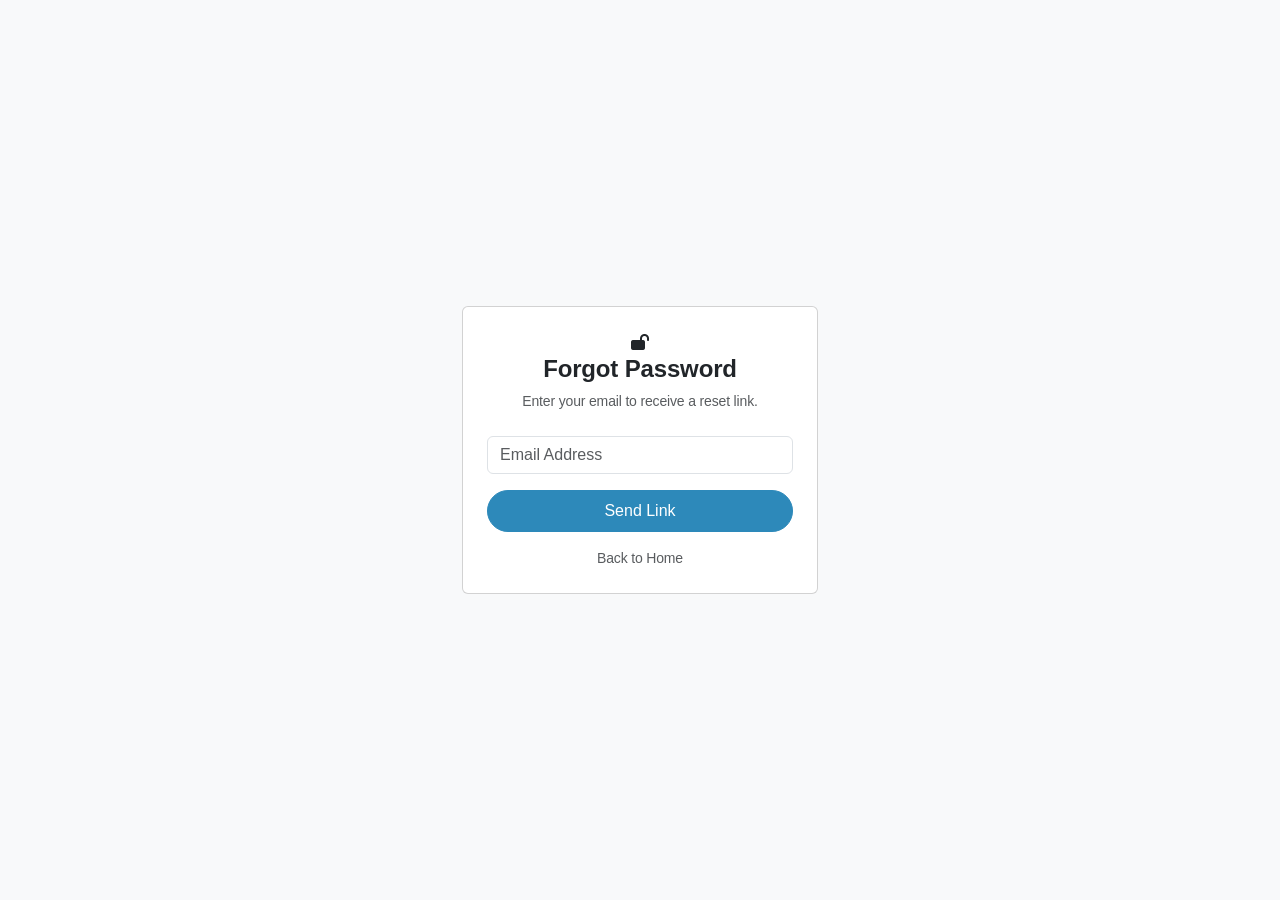
==== forgot-password.html @ 2edb933b "Add files via upload" ====
<!DOCTYPE html>
<html lang="en">
<head>
    <meta charset="UTF-8">
    <title>Forgot Password</title>
    <link href="https://cdn.jsdelivr.net/npm/bootstrap@5.3.0/dist/css/bootstrap.min.css" rel="stylesheet">
    <link href="https://cdnjs.cloudflare.com/ajax/libs/font-awesome/6.4.0/css/all.min.css" rel="stylesheet">
    <link rel="stylesheet" href="style.css">
</head>
<body class="bg-light d-flex align-items-center vh-100">
    <div class="container text-center">
        <div class="row justify-content-center">
            <div class="col-md-4">
                <div class="card auth-card p-4">
                    <div class="recovery-icon"><i class="fas fa-lock-open"></i></div>
                    <h4 class="fw-bold">Forgot Password</h4>
                    <p class="text-muted small mb-4">Enter your email to receive a reset link.</p>
                    <form action="recover-password.html">
                        <input type="email" class="form-control mb-3" placeholder="Email Address" required>
                        <button class="btn btn-primary w-100 rounded-pill py-2">Send Link</button>
                    </form>
                    <a href="index.html" class="d-block mt-3 small text-muted text-decoration-none">Back to Home</a>
                </div>
            </div>
        </div>
    </div>
</body>
</html>
---- style.css ----
/* style.css */
:root {
    --primary: #2D89BA;
    --dark: #0F172A;
    --accent: #38BDF8;
    --bg-light: #F8FAFC;
    --white: #FFFFFF;
}

body {
    background-color: var(--bg-light);
    color: var(--dark);
    font-family: 'Inter', -apple-system, sans-serif;
    letter-spacing: -0.01em;
}

/* Navbar */
.navbar {
    background: rgba(255, 255, 255, 0.9);
    backdrop-filter: blur(12px);
    border-bottom: 1px solid rgba(0,0,0,0.05);
}

/* Hero Typography */
.hero-title {
    font-weight: 800;
    font-size: clamp(2.5rem, 5vw, 4rem);
    line-height: 1.1;
    color: var(--dark);
}

.text-gradient {
    background: linear-gradient(90deg, #2D89BA, #38BDF8);
    -webkit-background-clip: text;
    -webkit-text-fill-color: transparent;
}

/* Feature Cards */
.feature-card {
    background: var(--white);
    padding: 2.5rem;
    border-radius: 20px;
    border: 1px solid rgba(0,0,0,0.03);
    transition: transform 0.3s ease, box-shadow 0.3s ease;
}

.feature-card:hover {
    transform: translateY(-8px);
    box-shadow: 0 20px 40px rgba(0,0,0,0.05);
}

.icon-box {
    width: 60px;
    height: 60px;
    background: #E1F0F7;
    color: var(--primary);
    display: flex;
    justify-content: center;
    align-items: center;
    border-radius: 12px;
    font-size: 1.5rem;
}

/* Innovation Box */
.innovation-box {
    background: linear-gradient(135deg, #2D89BA 0%, #164E63 100%);
    padding: 5rem 2rem;
    border-radius: 30px;
    box-shadow: 0 20px 50px rgba(45, 137, 186, 0.2);
}

.ls-2 { letter-spacing: 2px; }

/* AI Agent Widget */
.ai-agent-wrapper {
    position: fixed;
    bottom: 30px;
    right: 30px;
    z-index: 1050;
}

#agent-check { display: none; }

.agent-bubble {
    width: 65px;
    height: 65px;
    background: var(--primary);
    border-radius: 50%;
    display: flex;
    justify-content: center;
    align-items: center;
    color: white;
    font-size: 1.8rem;
    cursor: pointer;
    transition: transform 0.3s cubic-bezier(0.175, 0.885, 0.32, 1.275);
}

.agent-bubble:hover { transform: scale(1.1); }

.chat-popup {
    display: none;
    width: 320px;
    background: white;
    border-radius: 20px;
    margin-bottom: 15px;
    overflow: hidden;
    border: 1px solid rgba(0,0,0,0.05);
}

#agent-check:checked ~ .chat-popup {
    display: block;
    animation: fadeInUp 0.4s ease;
}

@keyframes fadeInUp {
    from { opacity: 0; transform: translateY(20px); }
    to { opacity: 1; transform: translateY(0); }
}

/* Custom Buttons */
.btn-primary {
    background-color: var(--primary);
    border-color: var(--primary);
}

.btn-primary:hover {
    background-color: #246d95;
    border-color: #246d95;
}
.step-circle {
    width: 60px;
    height: 60px;
    background-color: #2D89BA;
    color: white;
    border-radius: 50%;
    display: flex;
    justify-content: center;
    align-items: center;
    font-size: 1.5rem;
    font-weight: bold;
    box-shadow: 0 4px 10px rgba(45, 137, 186, 0.3);
}

.ls-2 {
    letter-spacing: 2px;
}
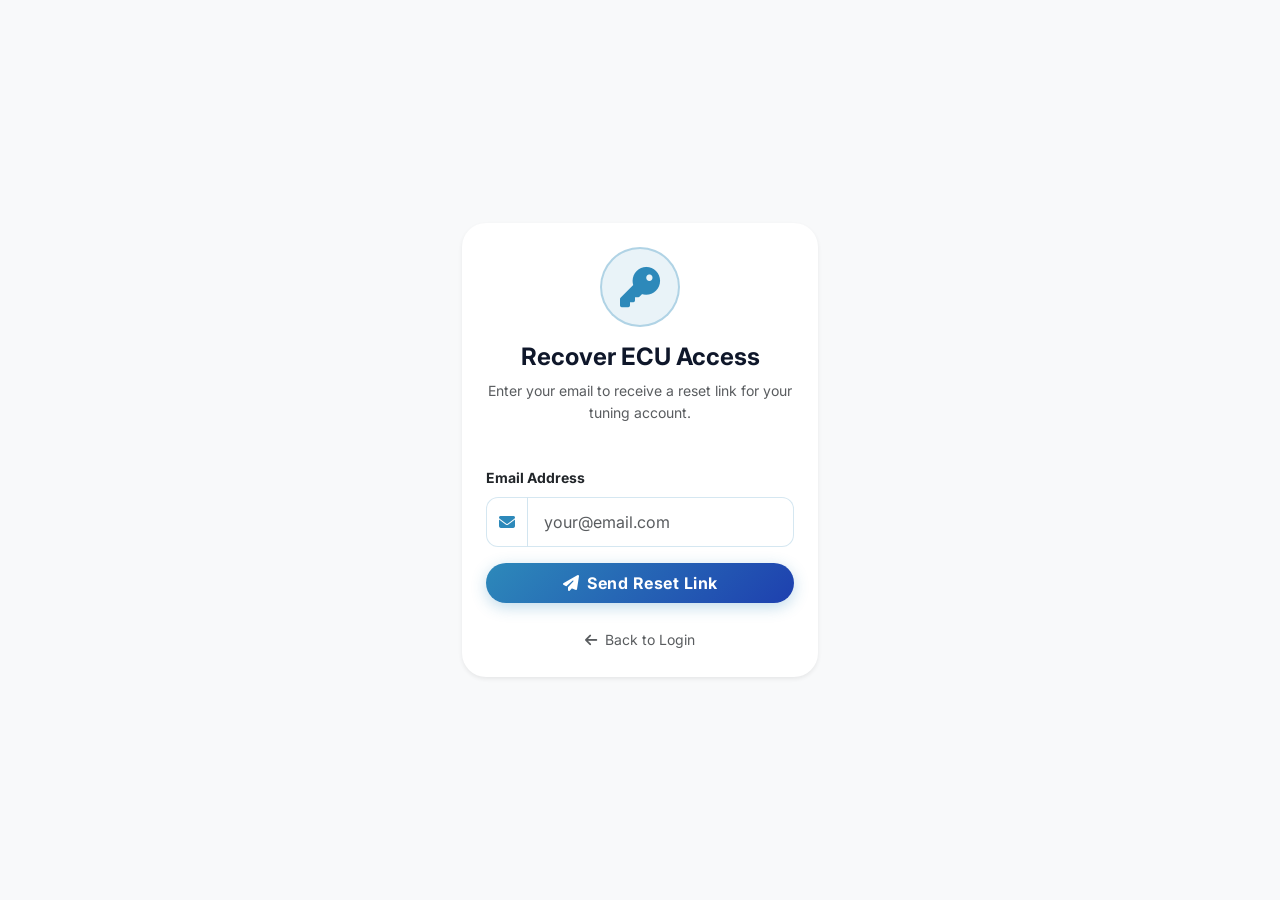
==== commit 12e050aa: "Add files via upload" ====
--- a/forgot-password.html
+++ b/forgot-password.html
@@ -1,28 +1,50 @@
-<!DOCTYPE html>
-<html lang="en">
-<head>
-    <meta charset="UTF-8">
-    <title>Forgot Password</title>
-    <link href="https://cdn.jsdelivr.net/npm/bootstrap@5.3.0/dist/css/bootstrap.min.css" rel="stylesheet">
-    <link href="https://cdnjs.cloudflare.com/ajax/libs/font-awesome/6.4.0/css/all.min.css" rel="stylesheet">
-    <link rel="stylesheet" href="style.css">
-</head>
-<body class="bg-light d-flex align-items-center vh-100">
-    <div class="container text-center">
-        <div class="row justify-content-center">
-            <div class="col-md-4">
-                <div class="card auth-card p-4">
-                    <div class="recovery-icon"><i class="fas fa-lock-open"></i></div>
-                    <h4 class="fw-bold">Forgot Password</h4>
-                    <p class="text-muted small mb-4">Enter your email to receive a reset link.</p>
-                    <form action="recover-password.html">
-                        <input type="email" class="form-control mb-3" placeholder="Email Address" required>
-                        <button class="btn btn-primary w-100 rounded-pill py-2">Send Link</button>
-                    </form>
-                    <a href="index.html" class="d-block mt-3 small text-muted text-decoration-none">Back to Home</a>
-                </div>
-            </div>
-        </div>
-    </div>
-</body>
-</html>+﻿<!DOCTYPE html>
+<html lang="en">
+<head>
+    <meta charset="UTF-8">
+    <title>Recover ECU Access | AutoDyno AI</title>
+    <link href="https://cdn.jsdelivr.net/npm/bootstrap@5.3.0/dist/css/bootstrap.min.css" rel="stylesheet">
+    <link href="https://cdnjs.cloudflare.com/ajax/libs/font-awesome/6.4.0/css/all.min.css" rel="stylesheet">
+    <link rel="stylesheet" href="style.css">
+</head>
+<body class="bg-light d-flex align-items-center justify-content-center vh-100">
+
+    <div class="container">
+        <div class="row justify-content-center">
+            <div class="col-md-4">
+                <div class="card auth-card bg-white border-0 shadow-sm p-4 rounded-4">
+                    <div class="text-center mb-4">
+                        <div class="recovery-icon mx-auto mb-3">
+                            <i class="fas fa-key text-primary"></i>
+                        </div>
+                        <h4 class="fw-bold">Recover ECU Access</h4>
+                        <p class="text-muted small">Enter your email to receive a reset link for your tuning account.</p>
+                    </div>
+                    
+                    <form>
+                        <div class="mb-3">
+                            <label class="form-label small fw-bold">Email Address</label>
+                            <div class="input-group">
+                                <span class="input-group-text">
+                                    <i class="fas fa-envelope text-primary"></i>
+                                </span>
+                                <input type="email" class="form-control" placeholder="your@email.com" required>
+                            </div>
+                        </div>
+                        
+                        <button type="submit" class="btn btn-primary w-100 rounded-pill py-2 fw-bold">
+                            <i class="fas fa-paper-plane me-2"></i>Send Reset Link
+                        </button>
+                    </form>
+                    
+                    <div class="text-center mt-4">
+                        <a href="owner-login.html" class="text-muted small text-decoration-none">
+                            <i class="fas fa-arrow-left me-2"></i>Back to Login
+                        </a>
+                    </div>
+                </div>
+            </div>
+        </div>
+    </div>
+</body>
+</html>
--- a/style.css
+++ b/style.css
@@ -1,146 +1,777 @@
-/* style.css */
-:root {
-    --primary: #2D89BA;
-    --dark: #0F172A;
-    --accent: #38BDF8;
-    --bg-light: #F8FAFC;
-    --white: #FFFFFF;
+﻿@import url('https://fonts.googleapis.com/css2?family=Orbitron:wght@400;700;900&family=Inter:wght@300;400;500;600;700;800&display=swap');
+
+/* AutoDyno AI - Performance Tuning Styles (Blue Theme) */
+:root {
+    --primary: #2D89BA;
+    --secondary: #1E40AF;
+    --accent: #38BDF8;
+    --dark: #0F172A;
+    --darker: #0a0f1a;
+    --bg-dark: #F8FAFC;
+    --bg-card: #FFFFFF;
+    --bg-light: #F8FAFC;
+    --text-light: #0F172A;
+    --text-muted: #64748B;
+    --danger: #EF4444;
+    --success: #10B981;
+    --warning: #F59E0B;
+    --info: #3B82F6;
+}
+
+* {
+    margin: 0;
+    padding: 0;
+    box-sizing: border-box;
+}
+
+body {
+    background-color: var(--bg-light);
+    color: var(--dark);
+    font-family: "Inter", -apple-system, BlinkMacSystemFont, sans-serif;
+    line-height: 1.6;
+    overflow-x: hidden;
+}
+
+body.dark-theme {
+    background: var(--bg-light);
+    background-image: none;
+}
+
+/* Navbar */
+.navbar {
+    background: rgba(255, 255, 255, 0.95);
+    backdrop-filter: blur(12px);
+    border-bottom: 1px solid rgba(0,0,0,0.05);
+    box-shadow: 0 4px 20px rgba(0,0,0,0.05);
+    padding: 1rem 0;
+}
+
+.navbar-brand {
+    font-family: "Orbitron", sans-serif;
+    letter-spacing: 3px;
+    font-size: 1.5rem;
+    font-weight: 900;
+    color: var(--text-light) !important;
+}
+
+.navbar-brand span {
+    background: linear-gradient(90deg, #2D89BA, #38BDF8);
+    -webkit-background-clip: text;
+    -webkit-text-fill-color: transparent;
+}
+
+/* Hero Section */
+.hero-title {
+    font-weight: 800;
+    font-size: clamp(2.5rem, 5vw, 4rem);
+    line-height: 1.1;
+    color: var(--text-light);
+    text-shadow: none;
+    margin-bottom: 1.5rem;
+}
+
+.text-gradient {
+    background: linear-gradient(90deg, #2D89BA, #38BDF8);
+    -webkit-background-clip: text;
+    -webkit-text-fill-color: transparent;
+}
+
+/* Feature Cards */
+.feature-card {
+    background: var(--bg-card);
+    padding: 2.5rem;
+    border-radius: 20px;
+    border: 1px solid rgba(0,0,0,0.05);
+    transition: all 0.3s cubic-bezier(0.4, 0, 0.2, 1);
+    height: 100%;
+    box-shadow: 0 4px 20px rgba(0,0,0,0.05);
+}
+
+.feature-card:hover {
+    transform: translateY(-8px) scale(1.02);
+    box-shadow: 0 20px 60px rgba(45, 137, 186, 0.15);
+    border-color: rgba(45, 137, 186, 0.3);
+}
+
+.icon-box {
+    width: 70px;
+    height: 70px;
+    background: rgba(45, 137, 186, 0.1);
+    color: var(--primary);
+    display: flex;
+    justify-content: center;
+    align-items: center;
+    border-radius: 16px;
+    font-size: 1.8rem;
+    border: 1px solid rgba(45, 137, 186, 0.3);
+    box-shadow: 0 8px 20px rgba(45, 137, 186, 0.2);
+    margin-bottom: 1.5rem;
+}
+
+.icon-box.text-warning { color: var(--warning); }
+.icon-box.text-success { color: var(--success); }
+.icon-box.text-info { color: var(--info); }
+
+/* Innovation Box */
+.innovation-box {
+    background: linear-gradient(135deg, #F8FAFC 0%, #E0F2FE 100%);
+    padding: 5rem 2rem;
+    border-radius: 30px;
+    box-shadow: 0 20px 80px rgba(45, 137, 186, 0.1);
+    border: 1px solid rgba(45, 137, 186, 0.2);
+    position: relative;
+    overflow: hidden;
+}
+
+.innovation-box::before {
+    content: '';
+    position: absolute;
+    top: -50%;
+    left: -50%;
+    width: 200%;
+    height: 200%;
+    background: radial-gradient(circle at center, rgba(45, 137, 186, 0.05) 0%, transparent 60%);
+    animation: rotate 20s linear infinite;
+}
+
+@keyframes rotate {
+    from { transform: rotate(0deg); }
+    to { transform: rotate(360deg); }
+}
+
+.ls-2 { letter-spacing: 2px; }
+
+/* Gauge Cards */
+.gauge-card {
+    background: var(--bg-card);
+    border: 1px solid rgba(0,0,0,0.05);
+    border-radius: 24px;
+    position: relative;
+    overflow: hidden;
+    box-shadow: 0 10px 30px rgba(0,0,0,0.1);
+    transition: transform 0.3s ease;
+}
+
+.gauge-card:hover {
+    transform: translateY(-5px);
+    box-shadow: 0 15px 40px rgba(45, 137, 186, 0.15);
+}
+
+.gauge-card::before {
+    content: '';
+    position: absolute;
+    top: 0;
+    left: 0;
+    right: 0;
+    height: 3px;
+    background: linear-gradient(90deg, var(--accent), var(--primary));
+}
+
+.gauge-display {
+    padding: 2rem 0;
+}
+
+.gauge-value {
+    font-size: 4rem;
+    font-weight: 700;
+    color: var(--text-light);
+    font-family: "Orbitron", sans-serif;
+    text-shadow: none;
+    background: linear-gradient(180deg, #2D89BA 0%, #1E40AF 100%);
+    -webkit-background-clip: text;
+    -webkit-text-fill-color: transparent;
+}
+
+.gauge-value-lg {
+    font-size: 2.5rem;
+    font-weight: 700;
+    font-family: "Orbitron", sans-serif;
+    color: var(--primary);
+}
+
+.gauge-value-sm {
+    font-size: 1.5rem;
+    font-weight: 600;
+    font-family: "Orbitron", sans-serif;
+    color: var(--primary);
+}
+
+.gauge-unit {
+    font-size: 1rem;
+    color: var(--text-muted);
+    text-transform: uppercase;
+    letter-spacing: 3px;
+}
+
+/* Chart Container */
+.chart-container {
+    background: var(--bg-card) !important;
+    border: 1px solid rgba(0,0,0,0.05);
+    border-radius: 24px;
+    box-shadow: 0 10px 40px rgba(0,0,0,0.1);
+    padding: 1.5rem;
+    transition: transform 0.3s ease;
+}
+
+.chart-container:hover {
+    transform: translateY(-5px);
+    box-shadow: 0 15px 50px rgba(45, 137, 186, 0.15);
+}
+
+.chart-container h5 {
+    font-weight: 600;
+    color: var(--text-light);
+    margin-bottom: 1.5rem;
+    letter-spacing: 0.5px;
+}
+
+.chart-container canvas {
+    max-height: 300px;
+}
+
+/* AI Agent Widget */
+.ai-agent-wrapper {
+    position: fixed;
+    bottom: 30px;
+    right: 30px;
+    z-index: 1050;
+}
+
+#agent-check { display: none; }
+
+.agent-bubble {
+    width: 70px;
+    height: 70px;
+    background: linear-gradient(135deg, #2D89BA, #1E40AF);
+    border-radius: 50%;
+    display: flex;
+    justify-content: center;
+    align-items: center;
+    color: white;
+    font-size: 2rem;
+    cursor: pointer;
+    transition: all 0.3s cubic-bezier(0.175, 0.885, 0.32, 1.275);
+    box-shadow: 0 10px 30px rgba(45, 137, 186, 0.5);
+    border: 3px solid rgba(255,255,255,0.2);
+    animation: pulse 2s infinite;
+}
+
+@keyframes pulse {
+    0%, 100% { box-shadow: 0 10px 30px rgba(45, 137, 186, 0.5); }
+    50% { box-shadow: 0 10px 50px rgba(45, 137, 186, 0.8); }
+}
+
+.agent-bubble:hover { 
+    transform: scale(1.15); 
+    box-shadow: 0 15px 40px rgba(45, 137, 186, 0.7);
+}
+
+.chat-popup {
+    display: none;
+    width: 380px;
+    background: var(--bg-card);
+    border-radius: 24px;
+    margin-bottom: 15px;
+    overflow: hidden;
+    border: 1px solid rgba(45, 137, 186, 0.2);
+    box-shadow: 0 20px 60px rgba(0,0,0,0.2);
+}
+
+#agent-check:checked ~ .chat-popup {
+    display: block;
+    animation: fadeInUp 0.4s ease;
+}
+
+@keyframes fadeInUp {
+    from { opacity: 0; transform: translateY(20px) scale(0.95); }
+    to { opacity: 1; transform: translateY(0) scale(1); }
+}
+
+.scrollable-chat {
+    max-height: 200px;
+    overflow-y: auto;
+}
+
+.chat-message {
+    padding: 0.75rem 1rem;
+    border-radius: 12px;
+    margin-bottom: 0.75rem;
+    font-size: 0.9rem;
+    animation: slideIn 0.3s ease;
+}
+
+@keyframes slideIn {
+    from { opacity: 0; transform: translateX(-10px); }
+    to { opacity: 1; transform: translateX(0); }
+}
+
+.chat-message.user {
+    background: var(--primary);
+    color: white;
+    margin-left: 2rem;
+}
+
+.chat-message.bot {
+    background: rgba(45, 137, 186, 0.1);
+    color: var(--text-light);
+    margin-right: 2rem;
+    border: 1px solid rgba(45, 137, 186, 0.2);
+}
+
+/* Buttons */
+.btn-primary {
+    background: linear-gradient(135deg, #2D89BA, #1E40AF);
+    border: none;
+    color: white;
+    font-weight: 600;
+    letter-spacing: 0.5px;
+    transition: all 0.3s ease;
+    box-shadow: 0 4px 15px rgba(45, 137, 186, 0.3);
+    padding: 0.75rem 2rem;
+    border-radius: 50px;
+}
+
+.btn-primary:hover {
+    background: linear-gradient(135deg, #38BDF8, #2D89BA);
+    transform: translateY(-2px);
+    box-shadow: 0 8px 25px rgba(45, 137, 186, 0.5);
+    color: white;
+}
+
+.btn-outline-light {
+    color: var(--dark);
+    border: 2px solid #2D89BA;
+    transition: all 0.3s ease;
+    padding: 0.75rem 2rem;
+    border-radius: 50px;
+    background: rgba(255,255,255,0.9);
+}
+
+.btn-outline-light:hover {
+    background: var(--primary);
+    border-color: var(--primary);
+    color: white;
+    transform: translateY(-2px);
+}
+
+.btn-danger {
+    background: linear-gradient(135deg, #DC2626, #B91C1C);
+    border: none;
+    box-shadow: 0 4px 15px rgba(220, 38, 38, 0.4);
+    padding: 0.75rem 2rem;
+    border-radius: 50px;
+}
+
+.btn-danger:hover {
+    background: linear-gradient(135deg, #EF4444, #DC2626);
+    transform: translateY(-2px);
+    box-shadow: 0 8px 25px rgba(220, 38, 38, 0.6);
+    color: white;
+}
+
+.btn-info {
+    background: linear-gradient(135deg, #3B82F6, #2563EB);
+    border: none;
+    color: white;
+}
+
+.btn-info:hover {
+    background: linear-gradient(135deg, #60A5FA, #3B82F6);
+    color: white;
+}
+
+.btn-success {
+    background: linear-gradient(135deg, #10B981, #059669);
+    border: none;
+    color: white;
+}
+
+.btn-success:hover {
+    background: linear-gradient(135deg, #34D399, #10B981);
+    color: white;
+}
+
+.btn-warning {
+    background: linear-gradient(135deg, #F59E0B, #D97706);
+    border: none;
+    color: #000;
+}
+
+.btn-warning:hover {
+    background: linear-gradient(135deg, #FBBF24, #F59E0B);
+    color: #000;
+}
+
+.btn-outline-secondary {
+    color: var(--text-muted);
+    border-color: rgba(0,0,0,0.1);
+    background: rgba(255,255,255,0.8);
+}
+
+.btn-outline-secondary:hover {
+    background: var(--primary);
+    border-color: var(--primary);
+    color: white;
+}
+
+.btn-outline-info {
+    color: var(--info);
+    border-color: var(--info);
+    background: transparent;
+}
+
+.btn-outline-info:hover {
+    background: var(--info);
+    color: white;
+}
+
+.btn-outline-warning {
+    color: var(--warning);
+    border-color: var(--warning);
+    background: transparent;
+}
+
+.btn-outline-warning:hover {
+    background: var(--warning);
+    color: #000;
+}
+
+/* Progress bars */
+.progress {
+    background: rgba(0,0,0,0.1);
+    border-radius: 10px;
+    overflow: hidden;
+}
+
+.progress-bar {
+    transition: width 0.3s ease;
+}
+
+.progress-bar.bg-warning { background: linear-gradient(90deg, #F59E0B, #FBBF24) !important; }
+.progress-bar.bg-info { background: linear-gradient(90deg, #3B82F6, #60A5FA) !important; }
+.progress-bar.bg-danger { background: linear-gradient(90deg, #EF4444, #F87171) !important; }
+.progress-bar.bg-success { background: linear-gradient(90deg, #10B981, #34D399) !important; }
+
+/* Footer */
+footer {
+    background: var(--bg-card) !important;
+    border-top: 1px solid rgba(0,0,0,0.05);
+    padding: 2rem 0;
+    margin-top: 5rem;
+}
+
+/* Typography */
+h1, h2, h3, h4, h5, h6 {
+    color: var(--text-light);
+    font-weight: 700;
+}
+
+p, span, small {
+    color: var(--text-muted);
+}
+
+/* Badge */
+.badge {
+    font-weight: 600;
+    letter-spacing: 1px;
+    padding: 0.5rem 1rem;
+}
+
+.bg-danger-subtle {
+    background: rgba(45, 137, 186, 0.15) !important;
+    color: #60A5FA !important;
+}
+
+.bg-success { background: linear-gradient(135deg, #10B981, #059669) !important; }
+.bg-warning { background: linear-gradient(135deg, #F59E0B, #D97706) !important; }
+.bg-info { background: linear-gradient(135deg, #3B82F6, #2563EB) !important; }
+
+/* Animations */
+@keyframes fadeIn {
+    from { opacity: 0; transform: translateY(20px); }
+    to { opacity: 1; transform: translateY(0); }
+}
+
+.feature-card, .gauge-card, .chart-container {
+    animation: fadeIn 0.6s ease-out;
+}
+
+/* Custom Scrollbar */
+::-webkit-scrollbar {
+    width: 8px;
+}
+
+::-webkit-scrollbar-track {
+    background: var(--bg-light);
+}
+
+::-webkit-scrollbar-thumb {
+    background: var(--primary);
+    border-radius: 4px;
+}
+
+::-webkit-scrollbar-thumb:hover {
+    background: var(--secondary);
+}
+
+/* Utility Classes */
+.text-gradient {
+    background: linear-gradient(90deg, #2D89BA, #38BDF8);
+    -webkit-background-clip: text;
+    -webkit-text-fill-color: transparent;
+}
+
+.bg-dark {
+    background-color: var(--bg-card) !important;
+    color: var(--text-light);
+}
+
+.dark-bg-section {
+    background: var(--bg-light);
+    padding: 4rem 0;
+}
+
+/* Sections */
+section {
+    padding: 4rem 0;
+}
+
+/* Auth Cards */
+.auth-card {
+    border-radius: 24px !important;
+    box-shadow: 0 20px 60px rgba(0,0,0,0.1);
+}
+
+.auth-card .form-control, .auth-card .form-select {
+    border-radius: 12px;
+    padding: 0.75rem 1rem;
+    background: rgba(255,255,255,0.9);
+    border: 1px solid rgba(45, 137, 186, 0.2);
+}
+
+.auth-card .input-group-text {
+    border-radius: 12px 0 0 12px;
+    background: rgba(255,255,255,0.9);
+    border: 1px solid rgba(45, 137, 186, 0.2);
+    color: var(--primary);
+}
+
+.auth-card .form-control:focus, .auth-card .form-select:focus {
+    border-color: var(--primary);
+    box-shadow: 0 0 0 0.2rem rgba(45, 137, 186, 0.25);
+}
+
+/* Recovery Icon */
+.recovery-icon {
+    width: 80px;
+    height: 80px;
+    background: rgba(45, 137, 186, 0.1);
+    border-radius: 50%;
+    display: flex;
+    align-items: center;
+    justify-content: center;
+    margin: 0 auto 1.5rem;
+    font-size: 2.5rem;
+    color: var(--primary);
+    border: 2px solid rgba(45, 137, 186, 0.3);
+}
+
+/* Vehicle Cards */
+.vehicle-card {
+    border: 2px solid transparent;
+    transition: all 0.3s ease;
+    cursor: pointer;
+    position: relative;
+    overflow: hidden;
+    background: white;
+    border-radius: 16px;
+    box-shadow: 0 4px 20px rgba(0,0,0,0.05);
+}
+
+.vehicle-card:hover {
+    transform: translateY(-10px);
+    border-color: var(--primary);
+    box-shadow: 0 15px 40px rgba(45, 137, 186, 0.2);
+}
+
+.vehicle-card img {
+    width: 100%;
+    height: 120px;
+    object-fit: cover;
+    transition: transform 0.3s ease;
+    background: #F8FAFC;
+}
+
+.vehicle-card:hover img {
+    transform: scale(1.05);
+}
+
+/* Part Cards */
+.part-card {
+    transition: all 0.3s ease;
+    position: relative;
+    background: white;
+    border-radius: 16px;
+    box-shadow: 0 4px 20px rgba(0,0,0,0.05);
+}
+
+.part-card:hover {
+    transform: translateY(-8px);
+    box-shadow: 0 20px 60px rgba(45, 137, 186, 0.15);
+    border-color: var(--primary) !important;
+}
+
+.part-image {
+    display: flex;
+    align-items: center;
+    justify-content: center;
+    background: linear-gradient(135deg, #F8FAFC 0%, #E0F2FE 100%);
+    position: relative;
+}
+
+.part-image i {
+    filter: drop-shadow(0 4px 8px rgba(0,0,0,0.1));
+}
+
+.part-card .progress {
+    border-radius: 10px;
+    overflow: hidden;
+    background: rgba(0,0,0,0.1);
+}
+
+/* Dyno Gauges */
+.gauge-container .gauge-card {
+    background: linear-gradient(135deg, #F8FAFC, #FFFFFF);
+    border: 1px solid rgba(45, 137, 186, 0.2);
+    border-radius: 16px;
+    box-shadow: 0 4px 20px rgba(0,0,0,0.05);
+    transition: all 0.3s ease;
+}
+
+.gauge-container .gauge-card:hover {
+    transform: translateY(-5px);
+    box-shadow: 0 10px 30px rgba(45, 137, 186, 0.15);
+}
+
+/* Bs utilities overrides */
+.border-secondary {
+    border-color: rgba(45, 137, 186, 0.15) !important;
+}
+
+.form-control:focus, .form-select:focus {
+    background-color: white;
+    border-color: var(--primary);
+    color: var(--text-light);
+    box-shadow: 0 0 0 0.2rem rgba(45, 137, 186, 0.25);
+}
+
+.form-range::-webkit-slider-thumb {
+    background: var(--primary);
+}
+
+.form-range::-moz-range-thumb {
+    background: var(--primary);
+}
+
+/* Card choice hover effect */
+.card-choice {
+    transition: all 0.3s ease;
+    cursor: pointer;
+    background: white;
+    border: 1px solid rgba(0,0,0,0.05);
+    border-radius: 20px;
+}
+
+.card-choice:hover {
+    transform: translateY(-5px);
+    border-color: var(--primary) !important;
+    box-shadow: 0 10px 30px rgba(45, 137, 186, 0.2);
+}
+
+/* Modal styling */
+.modal-content {
+    border-radius: 20px;
+    overflow: hidden;
+    background: white;
+    border: 1px solid rgba(45, 137, 186, 0.2);
+}
+
+.modal-header {
+    background: rgba(45, 137, 186, 0.1);
+    border-bottom: 1px solid rgba(45, 137, 186, 0.2);
+}
+
+.modal-footer {
+    border-top: 1px solid rgba(45, 137, 186, 0.2);
+}
+
+/* Responsive tweaks */
+@media (max-width: 768px) {
+    .navbar-brand span {
+        font-size: 1.2rem;
+    }
+    
+    .hero-title {
+        font-size: 2rem;
+    }
+    
+    .gauge-value {
+        font-size: 2.5rem;
+    }
+    
+    .gauge-value-lg {
+        font-size: 1.8rem;
+    }
+    
+    .chat-popup {
+        width: 340px;
+        right: 10px;
+    }
+    
+    .feature-card {
+        padding: 1.5rem;
+    }
+}
+
+/* Smooth scrolling */
+html {
+    scroll-behavior: smooth;
+}
+
+/* Custom focus styles */
+button:focus, input:focus, select:focus, a:focus {
+    outline: 2px solid var(--primary);
+    outline-offset: 2px;
+}
+
+.text-primary { color: var(--primary) !important; }
+.text-success { color: var(--success) !important; }
+.text-warning { color: var(--warning) !important; }
+.text-info { color: var(--info) !important; }
+.text-danger { color: var(--danger) !important; }
+
+.bg-primary { background-color: var(--primary) !important; }
+.bg-success { background-color: var(--success) !important; }
+.bg-warning { background-color: var(--warning) !important; }
+.bg-info { background-color: var(--info) !important; }
+
+.btn-outline-primary {
+    color: var(--primary);
+    border: 2px solid var(--primary);
+    background: transparent;
+}
+
+.btn-outline-primary:hover {
+    background: var(--primary);
+    border-color: var(--primary);
+    color: white;
+}
+
+.form-control, .form-select {
+    border: 1px solid rgba(45, 137, 186, 0.2);
+}
+
+.input-group-text {
+    border: 1px solid rgba(45, 137, 186, 0.2);
+    color: var(--primary);
 }
-
-body {
-    background-color: var(--bg-light);
-    color: var(--dark);
-    font-family: 'Inter', -apple-system, sans-serif;
-    letter-spacing: -0.01em;
-}
-
-/* Navbar */
-.navbar {
-    background: rgba(255, 255, 255, 0.9);
-    backdrop-filter: blur(12px);
-    border-bottom: 1px solid rgba(0,0,0,0.05);
-}
-
-/* Hero Typography */
-.hero-title {
-    font-weight: 800;
-    font-size: clamp(2.5rem, 5vw, 4rem);
-    line-height: 1.1;
-    color: var(--dark);
-}
-
-.text-gradient {
-    background: linear-gradient(90deg, #2D89BA, #38BDF8);
-    -webkit-background-clip: text;
-    -webkit-text-fill-color: transparent;
-}
-
-/* Feature Cards */
-.feature-card {
-    background: var(--white);
-    padding: 2.5rem;
-    border-radius: 20px;
-    border: 1px solid rgba(0,0,0,0.03);
-    transition: transform 0.3s ease, box-shadow 0.3s ease;
-}
-
-.feature-card:hover {
-    transform: translateY(-8px);
-    box-shadow: 0 20px 40px rgba(0,0,0,0.05);
-}
-
-.icon-box {
-    width: 60px;
-    height: 60px;
-    background: #E1F0F7;
-    color: var(--primary);
-    display: flex;
-    justify-content: center;
-    align-items: center;
-    border-radius: 12px;
-    font-size: 1.5rem;
-}
-
-/* Innovation Box */
-.innovation-box {
-    background: linear-gradient(135deg, #2D89BA 0%, #164E63 100%);
-    padding: 5rem 2rem;
-    border-radius: 30px;
-    box-shadow: 0 20px 50px rgba(45, 137, 186, 0.2);
-}
-
-.ls-2 { letter-spacing: 2px; }
-
-/* AI Agent Widget */
-.ai-agent-wrapper {
-    position: fixed;
-    bottom: 30px;
-    right: 30px;
-    z-index: 1050;
-}
-
-#agent-check { display: none; }
-
-.agent-bubble {
-    width: 65px;
-    height: 65px;
-    background: var(--primary);
-    border-radius: 50%;
-    display: flex;
-    justify-content: center;
-    align-items: center;
-    color: white;
-    font-size: 1.8rem;
-    cursor: pointer;
-    transition: transform 0.3s cubic-bezier(0.175, 0.885, 0.32, 1.275);
-}
-
-.agent-bubble:hover { transform: scale(1.1); }
-
-.chat-popup {
-    display: none;
-    width: 320px;
-    background: white;
-    border-radius: 20px;
-    margin-bottom: 15px;
-    overflow: hidden;
-    border: 1px solid rgba(0,0,0,0.05);
-}
-
-#agent-check:checked ~ .chat-popup {
-    display: block;
-    animation: fadeInUp 0.4s ease;
-}
-
-@keyframes fadeInUp {
-    from { opacity: 0; transform: translateY(20px); }
-    to { opacity: 1; transform: translateY(0); }
-}
-
-/* Custom Buttons */
-.btn-primary {
-    background-color: var(--primary);
-    border-color: var(--primary);
-}
-
-.btn-primary:hover {
-    background-color: #246d95;
-    border-color: #246d95;
-}
-.step-circle {
-    width: 60px;
-    height: 60px;
-    background-color: #2D89BA;
-    color: white;
-    border-radius: 50%;
-    display: flex;
-    justify-content: center;
-    align-items: center;
-    font-size: 1.5rem;
-    font-weight: bold;
-    box-shadow: 0 4px 10px rgba(45, 137, 186, 0.3);
-}
-
-.ls-2 {
-    letter-spacing: 2px;
-}
